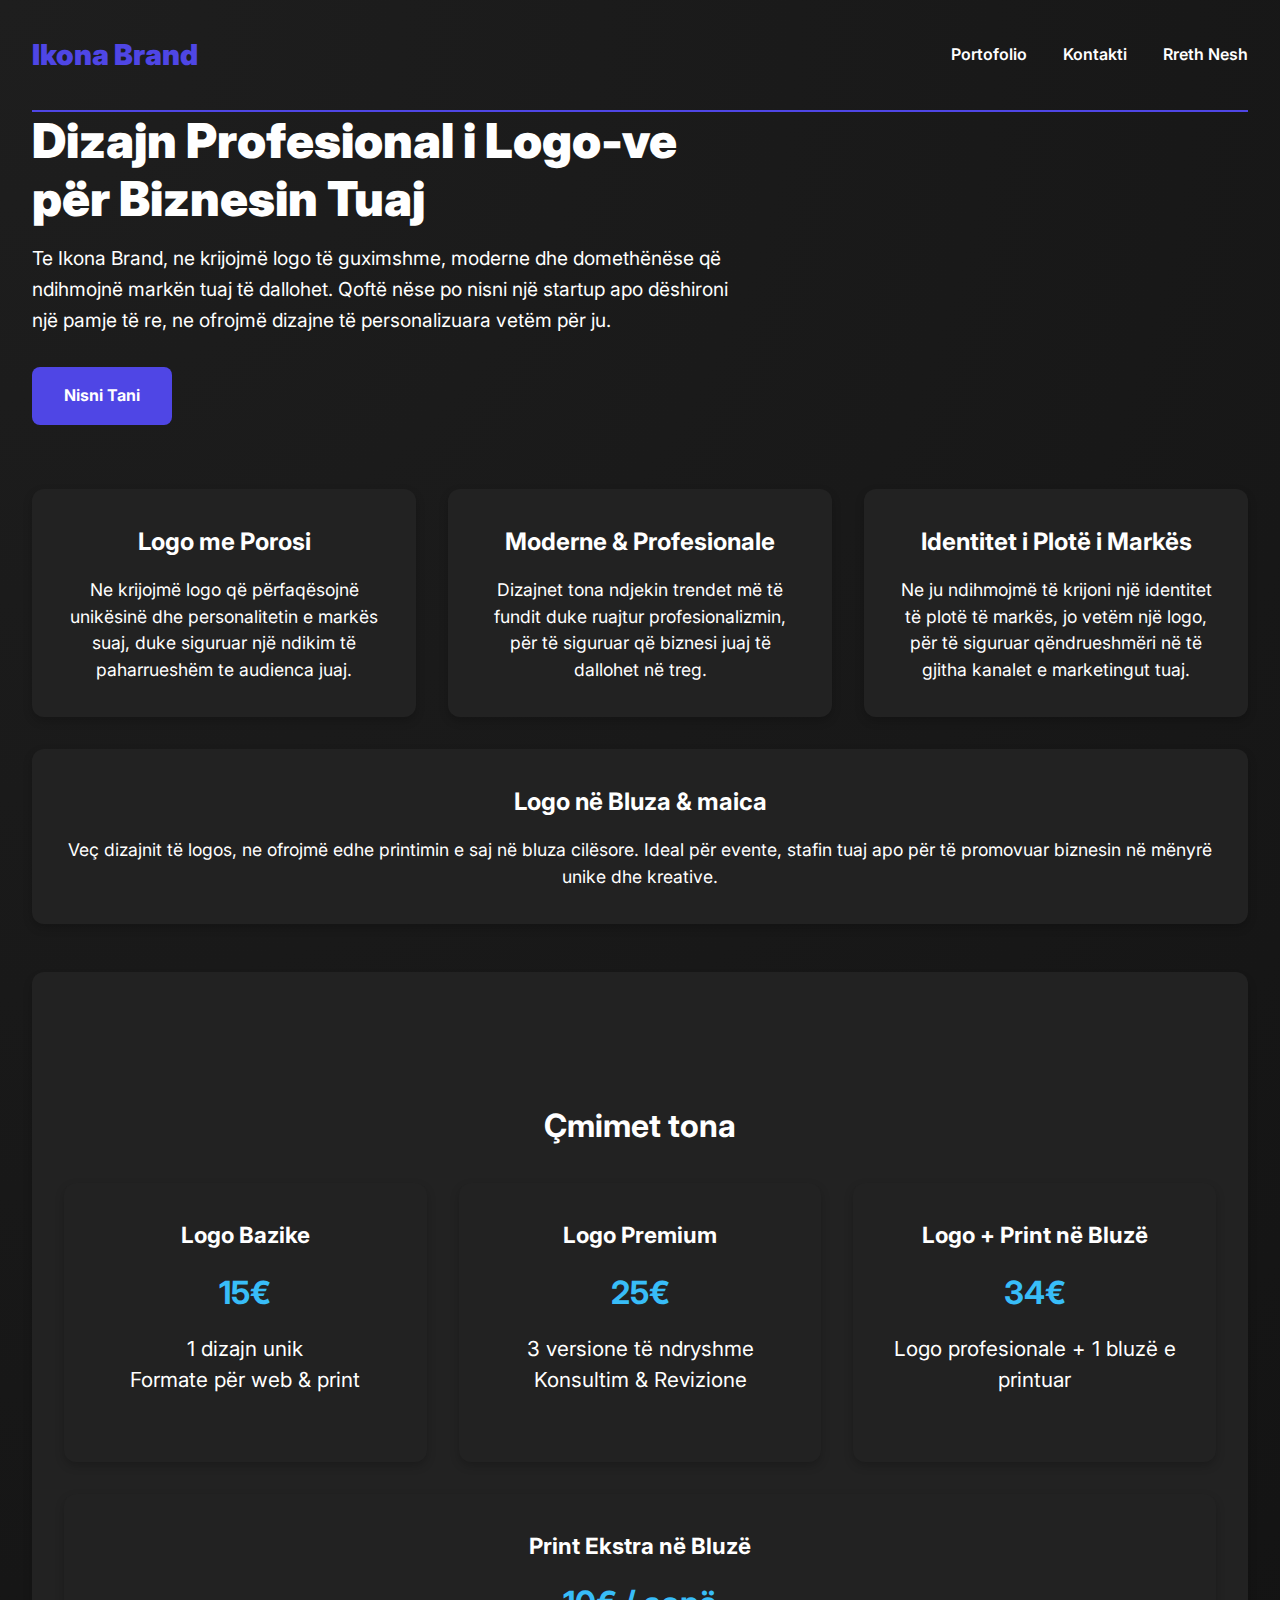
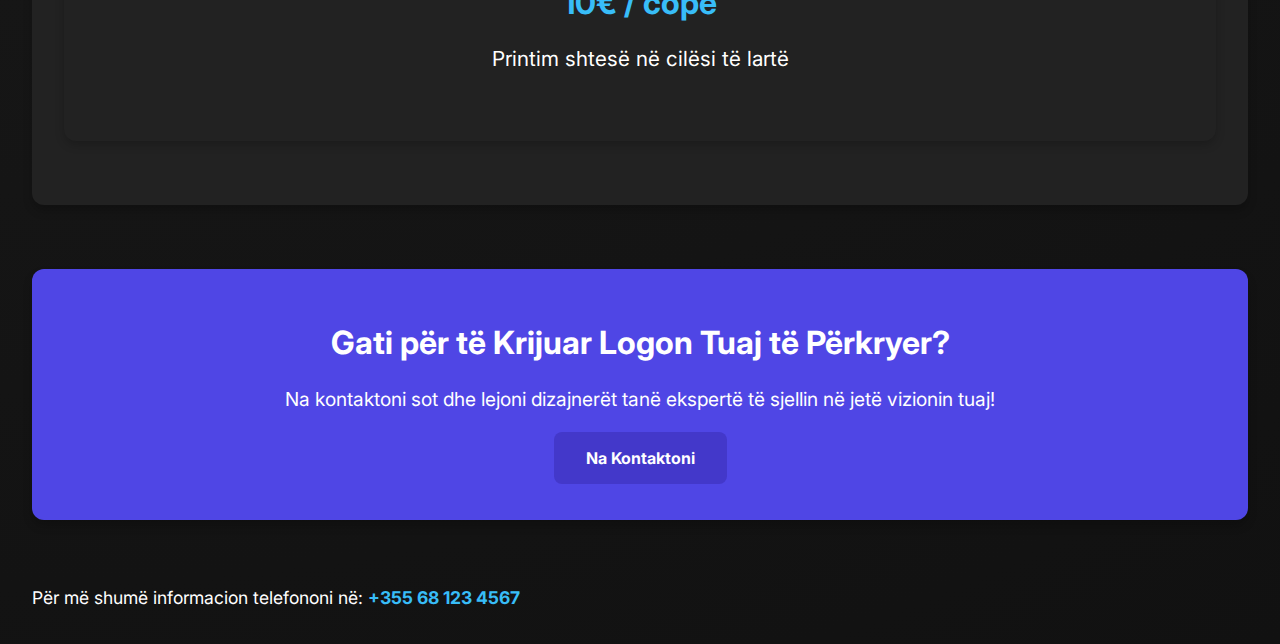
==== index.html @ 9e9fb2a6 "Add files via upload" ====
<!DOCTYPE html>
<html lang="sq">
<head>
  <meta charset="UTF-8" />
  <meta name="viewport" content="width=device-width, initial-scale=1.0" />
  <title>Dizajn Logoje me Porosi - Ikona Brand</title>
  <link href="https://fonts.googleapis.com/css2?family=Inter:wght@400;700;900&display=swap" rel="stylesheet">
  <link rel="stylesheet" href="style.css">
  <style>
    * {
      margin: 0;
      padding: 0;
      box-sizing: border-box;
      font-family: 'Inter', sans-serif;
    }
    body {
      background: radial-gradient(circle at top left, #1e1e1e, #111);
      color: white;
      min-height: 100vh;
      padding: 2rem;
    }
    header {
      display: flex;
      justify-content: space-between;
      align-items: center;
      padding-bottom: 2rem;
    }
    header h1 {
      font-size: 1.8rem;
      font-weight: 900;
    }
    nav a {
      margin-left: 2rem;
      color: white;
      text-decoration: none;
      font-weight: 600;
    }
    .hero {
      display: flex;
      flex-direction: column;
      align-items: flex-start;
      max-width: 700px;
      margin-bottom: 4rem;
    }
    .hero h2 {
      font-size: 3rem;
      font-weight: 900;
      margin-bottom: 1rem;
    }
    .hero p {
      font-size: 1.2rem;
      margin-bottom: 2rem;
      line-height: 1.6;
    }
    .hero a {
      background: #4f46e5;
      padding: 1rem 2rem;
      color: white;
      text-decoration: none;
      border-radius: 8px;
      font-weight: bold;
      transition: background 0.3s ease;
    }
    .hero a:hover {
      background: #4338ca;
    }

    .services {
      display: flex;
      justify-content: space-between;
      margin-top: 2rem;
      gap: 2rem;
      flex-wrap: wrap;
    }
    .services .service-box {
      background: #222;
      padding: 2rem;
      border-radius: 12px;
      text-align: center;
      flex: 1 1 30%;
    }
    .services .service-box h3 {
      font-size: 1.5rem;
      margin-bottom: 1rem;
    }
    .services .service-box p {
      font-size: 1.1rem;
      line-height: 1.5;
    }
    .cta {
      background: #4f46e5;
      padding: 3rem;
      border-radius: 12px;
      text-align: center;
      margin-top: 4rem;
    }
    .cta h3 {
      font-size: 2rem;
      margin-bottom: 1rem;
    }
    .cta p {
      font-size: 1.2rem;
      margin-bottom: 2rem;
    }
    .cta a {
      text-decoration: none;
      color: white;
      font-weight: bold;
      padding: 1rem 2rem;
      background: #4338ca;
      border-radius: 8px;
      transition: background 0.3s ease;
    }
    .cta a:hover {
      background: #4f46e5;
    }
    .contact-info {
      margin-top: 2rem;
      text-align: center;
      font-size: 1.1rem;
    }
    .contact-info span {
      font-weight: bold;
      color: #38bdf8;
    }
    @media (max-width: 768px) {
      .hero h2 {
        font-size: 2rem;
      }
      .services {
        flex-direction: column;
        align-items: center;
      }
      .services .service-box {
        width: 100%;
        margin-bottom: 2rem;
      }
    }
  </style>
</head>
<body>
  <header>
    <h1>Ikona Brand</h1>
    <nav>
      <a href="portfolio.html">Portofolio</a>
      <a href="contact.html">Kontakti</a>
      <a href="aboutus.html">Rreth Nesh</a>
    </nav>
  </header>

  <section class="hero">
    <h2>Dizajn Profesional i Logo-ve për Biznesin Tuaj</h2>
    <p>Te Ikona Brand, ne krijojmë logo të guximshme, moderne dhe domethënëse që ndihmojnë markën tuaj të dallohet. Qoftë nëse po nisni një startup apo dëshironi një pamje të re, ne ofrojmë dizajne të personalizuara vetëm për ju.</p>
    <a href="contact.html">Nisni Tani</a>
  </section>

  <section class="services">
    <div class="service-box">
      <h3>Logo me Porosi</h3>
      <p>Ne krijojmë logo që përfaqësojnë unikësinë dhe personalitetin e markës suaj, duke siguruar një ndikim të paharrueshëm te audienca juaj.</p>
    </div>
    <div class="service-box">
      <h3>Moderne & Profesionale</h3>
      <p>Dizajnet tona ndjekin trendet më të fundit duke ruajtur profesionalizmin, për të siguruar që biznesi juaj të dallohet në treg.</p>
    </div>
    <div class="service-box">
      <h3>Identitet i Plotë i Markës</h3>
      <p>Ne ju ndihmojmë të krijoni një identitet të plotë të markës, jo vetëm një logo, për të siguruar qëndrueshmëri në të gjitha kanalet e marketingut tuaj.</p>
    </div>
  </section>
    <!-- Existing service boxes here... -->
</section>
  
<section class="services">
  <div class="service-box">
    <h3>Logo në Bluza & maica</h3>
    <p>Veç dizajnit të logos, ne ofrojmë edhe printimin e saj në bluza cilësore. Ideal për evente, stafin tuaj apo për të promovuar biznesin në mënyrë unike dhe kreative.</p>
  </div>
</section>
<section class="pricing-section">
    <h3 style="text-align:center; font-size: 2rem; margin: 4rem 0 2rem;">Çmimet tona</h3>
    <div class="pricing-boxes" style="display: flex; gap: 2rem; flex-wrap: wrap; justify-content: center;">
      <div class="pricing-box" style="background: #222; padding: 2rem; border-radius: 12px; width: 250px;">
        <h4 style="font-size: 1.4rem; margin-bottom: 1rem;">Logo Bazike</h4>
        <p style="font-size: 2rem; font-weight: bold; color: #38bdf8; margin-bottom: 1rem;">15€</p>
        <p>1 dizajn unik<br>Formate për web & print</p>
      </div>
      <div class="pricing-box" style="background: #222; padding: 2rem; border-radius: 12px; width: 250px;">
        <h4 style="font-size: 1.4rem; margin-bottom: 1rem;">Logo Premium</h4>
        <p style="font-size: 2rem; font-weight: bold; color: #38bdf8; margin-bottom: 1rem;">25€</p>
        <p>3 versione të ndryshme<br>Konsultim & Revizione</p>
      </div>
      <div class="pricing-box" style="background: #222; padding: 2rem; border-radius: 12px; width: 250px;">
        <h4 style="font-size: 1.4rem; margin-bottom: 1rem;">Logo + Print në Bluzë</h4>
        <p style="font-size: 2rem; font-weight: bold; color: #38bdf8; margin-bottom: 1rem;">34€</p>
        <p>Logo profesionale + 1 bluzë e printuar</p>
      </div>
      <div class="pricing-box" style="background: #222; padding: 2rem; border-radius: 12px; width: 250px;">
        <h4 style="font-size: 1.4rem; margin-bottom: 1rem;">Print Ekstra në Bluzë</h4>
        <p style="font-size: 2rem; font-weight: bold; color: #38bdf8; margin-bottom: 1rem;">10€ / copë</p>
        <p>Printim shtesë në cilësi të lartë</p>
      </div>
    </div>
  </section>
  


  <section class="cta">
    <h3>Gati për të Krijuar Logon Tuaj të Përkryer?</h3>
    <p>Na kontaktoni sot dhe lejoni dizajnerët tanë ekspertë të sjellin në jetë vizionin tuaj!</p>
    <a href="contact.html">Na Kontaktoni</a>
  </section>
  <section class="services">
  

  <div class="contact-info">
    Për më shumë informacion telefononi në: <span>+355 68 123 4567</span>
  </div>
</body>
</html>
---- style.css ----
* {
    margin: 0;
    padding: 0;
    box-sizing: border-box;
    font-family: 'Inter', sans-serif;
  }
  
  body {
    background: radial-gradient(circle at top left, #1e1e1e, #111);
    color: white;
    min-height: 100vh;
    padding: 2rem;
    line-height: 1.6;
  }
  
  header {
    display: flex;
    justify-content: space-between;
    align-items: center;
    padding-bottom: 2rem;
    border-bottom: 2px solid #4f46e5;
  }
  
  header h1 {
    font-size: 2rem;
    font-weight: 900;
    color: #4f46e5;
  }
  
  nav a {
    margin-left: 2rem;
    color: white;
    text-decoration: none;
    font-weight: 600;
    transition: color 0.3s ease;
  }
  
  nav a:hover {
    color: #4f46e5;
  }
  
  .hero {
    display: flex;
    flex-direction: column;
    align-items: flex-start;
    max-width: 700px;
    margin-bottom: 4rem;
  }
  
  .hero h2 {
    font-size: 3.5rem;
    font-weight: 900;
    margin-bottom: 1rem;
    color: #fff;
    line-height: 1.2;
  }
  
  .hero p {
    font-size: 1.3rem;
    margin-bottom: 2rem;
  }
  
  .hero a {
    background: #4f46e5;
    padding: 1rem 2rem;
    color: white;
    text-decoration: none;
    border-radius: 8px;
    font-weight: bold;
    transition: background 0.3s ease, transform 0.3s ease;
  }
  
  .hero a:hover {
    background: #4338ca;
    transform: translateY(-3px);
  }
  
  .services {
    display: flex;
    justify-content: space-between;
    margin-top: 3rem;
    gap: 2rem;
    flex-wrap: wrap;
  }
  
  .services .service-box {
    background: #2c2c2c;
    padding: 2rem;
    border-radius: 12px;
    text-align: center;
    flex: 1 1 30%;
    box-shadow: 0 4px 10px rgba(0, 0, 0, 0.2);
    transition: transform 0.3s ease, box-shadow 0.3s ease, border 0.3s ease;
    border: 2px solid transparent;
  }
  
  .services .service-box:hover {
    transform: translateY(-10px);
    box-shadow: 0 8px 15px rgba(0, 0, 0, 0.3);
    border: 2px solid #4f46e5;
  }
  
  .services .service-box h3 {
    font-size: 1.7rem;
    margin-bottom: 1rem;
    color: #fff;
  }
  
  .services .service-box p {
    font-size: 1.1rem;
    line-height: 1.5;
  }
  
  .cta {
    background: #4f46e5;
    padding: 3rem;
    border-radius: 12px;
    text-align: center;
    margin-top: 4rem;
    box-shadow: 0 6px 10px rgba(0, 0, 0, 0.2);
  }
  
  .cta h3 {
    font-size: 2.5rem;
    margin-bottom: 1rem;
  }
  
  .cta p {
    font-size: 1.2rem;
    margin-bottom: 2rem;
  }
  
  .cta a {
    text-decoration: none;
    color: white;
    font-weight: bold;
    padding: 1rem 2rem;
    background: #4338ca;
    border-radius: 8px;
    transition: background 0.3s ease, transform 0.3s ease;
  }
  
  .cta a:hover {
    background: #4f46e5;
    transform: translateY(-3px);
  }
  
  .contact-info {
    margin-top: 2rem;
    text-align: center;
    font-size: 1.1rem;
    color: #fff;
  }
  
  .contact-info span {
    font-weight: bold;
    color: #38bdf8;
  }
  
  .pricing-section {
    background-color: #222;
    padding: 4rem 2rem;
    border-radius: 12px;
    margin-top: 3rem;
    text-align: center;
    box-shadow: 0 6px 10px rgba(0, 0, 0, 0.2);
  }
  
  .pricing-section h3 {
    font-size: 2.5rem;
    margin-bottom: 2rem;
    color: #fff;
  }
  
  .pricing-boxes {
    display: flex;
    justify-content: space-between;
    gap: 2rem;
    flex-wrap: wrap;
  }
  
  .pricing-box {
    background-color: #333;
    padding: 2.5rem;
    border-radius: 12px;
    flex: 1 1 30%;
    text-align: center;
    box-shadow: 0 4px 10px rgba(0, 0, 0, 0.2);
    transition: transform 0.3s ease, box-shadow 0.3s ease, border 0.3s ease;
    border: 2px solid transparent;
  }
  
  .pricing-box:hover {
    transform: translateY(-10px);
    box-shadow: 0 8px 15px rgba(0, 0, 0, 0.3);
    border: 2px solid #4f46e5;
  }
  
  .pricing-box h4 {
    font-size: 1.7rem;
    margin-bottom: 1.5rem;
    color: #fff;
  }
  
  .pricing-box p {
    font-size: 1.3rem;
    line-height: 1.5;
    margin-bottom: 2rem;
  }
  
  .pricing-box .price {
    font-size: 2rem;
    font-weight: bold;
    color: #38bdf8;
    margin-bottom: 1.5rem;
  }
  
  .pricing-box .price span {
    font-size: 1.2rem;
    font-weight: normal;
    color: #bbb;
  }
  
  @media (max-width: 768px) {
    .hero h2 {
      font-size: 2.5rem;
    }
  
    .services {
      flex-direction: column;
      align-items: center;
    }
  
    .services .service-box {
      width: 100%;
      margin-bottom: 2rem;
    }
  
    .pricing-boxes {
      flex-direction: column;
      align-items: center;
    }
  
    .pricing-box {
      width: 100%;
      margin-bottom: 2rem;
    }
  }
  .logo-box img {
    width: 100%;
    height: 200px;
    object-fit: contain;
    border-radius: 10px;
    margin-bottom: 1rem;
    background-color: #2c2c2c;
    display: block;
    padding: 10px;
  }
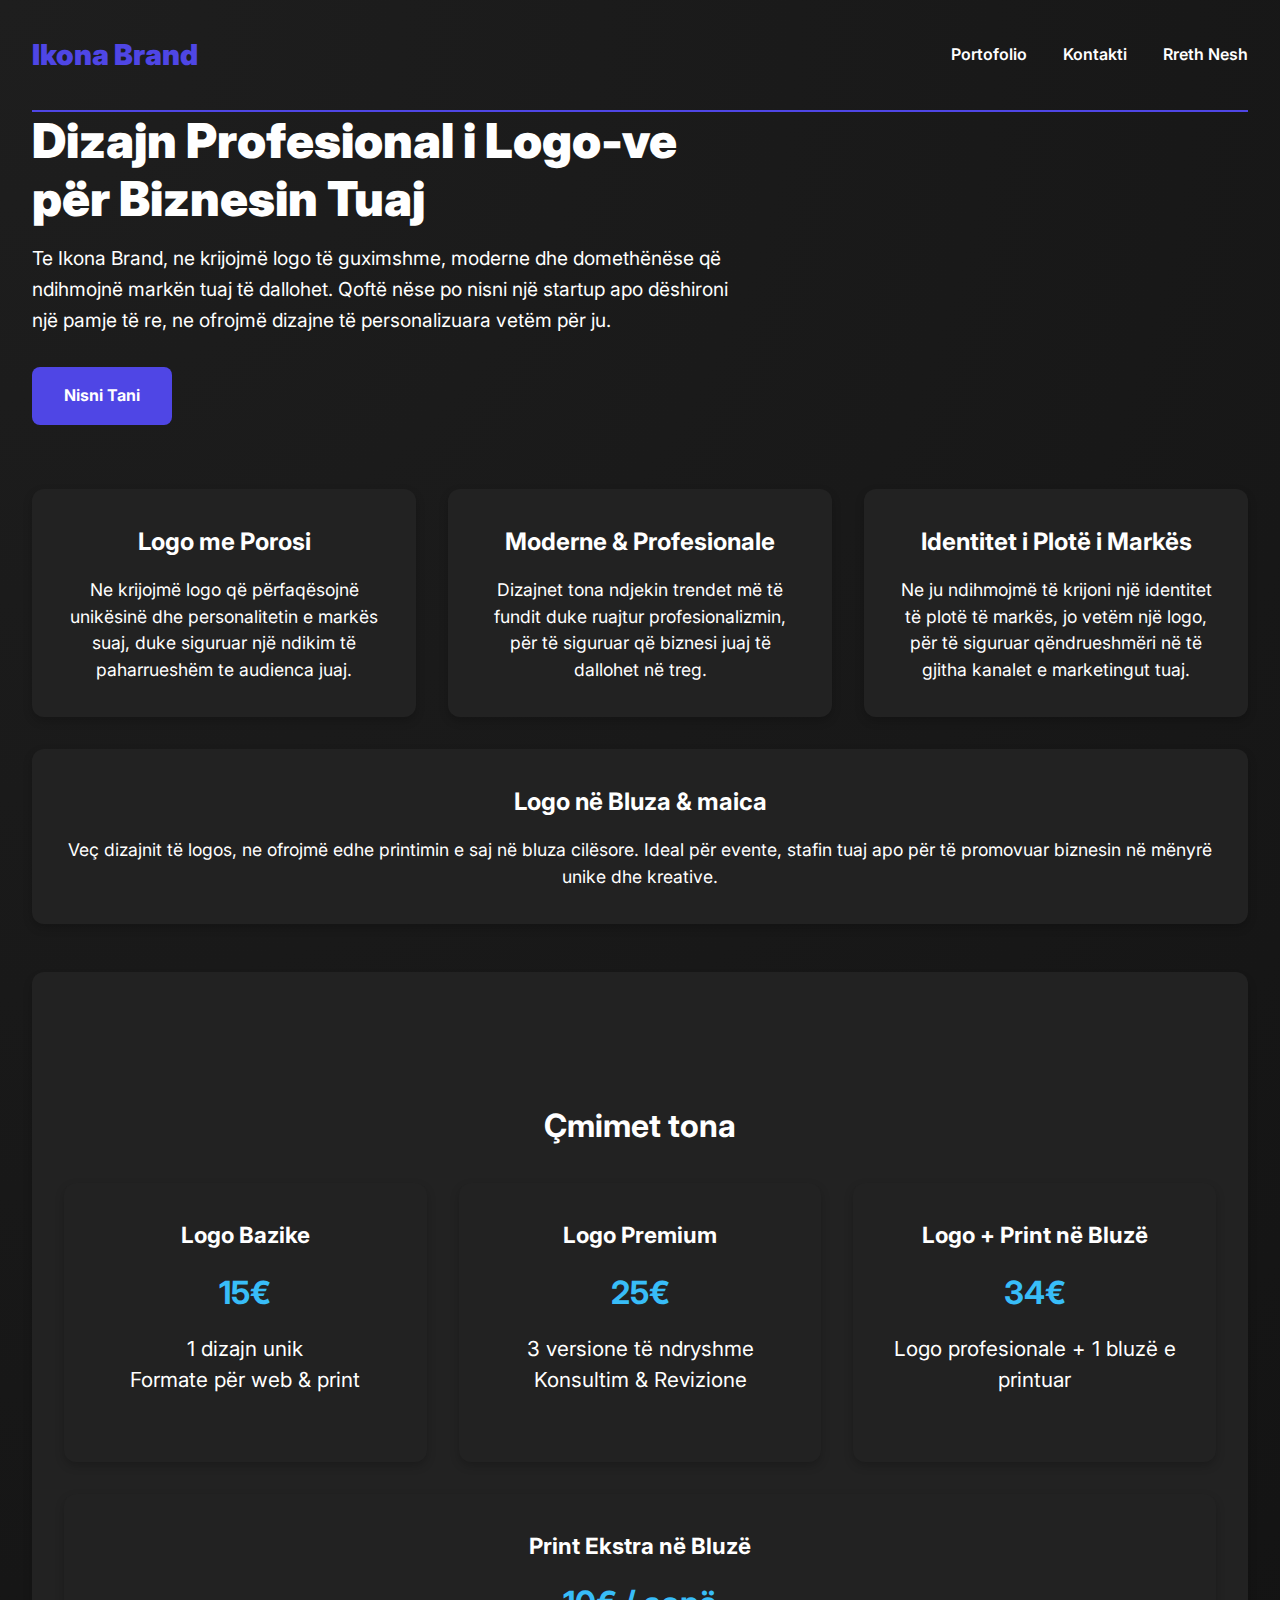
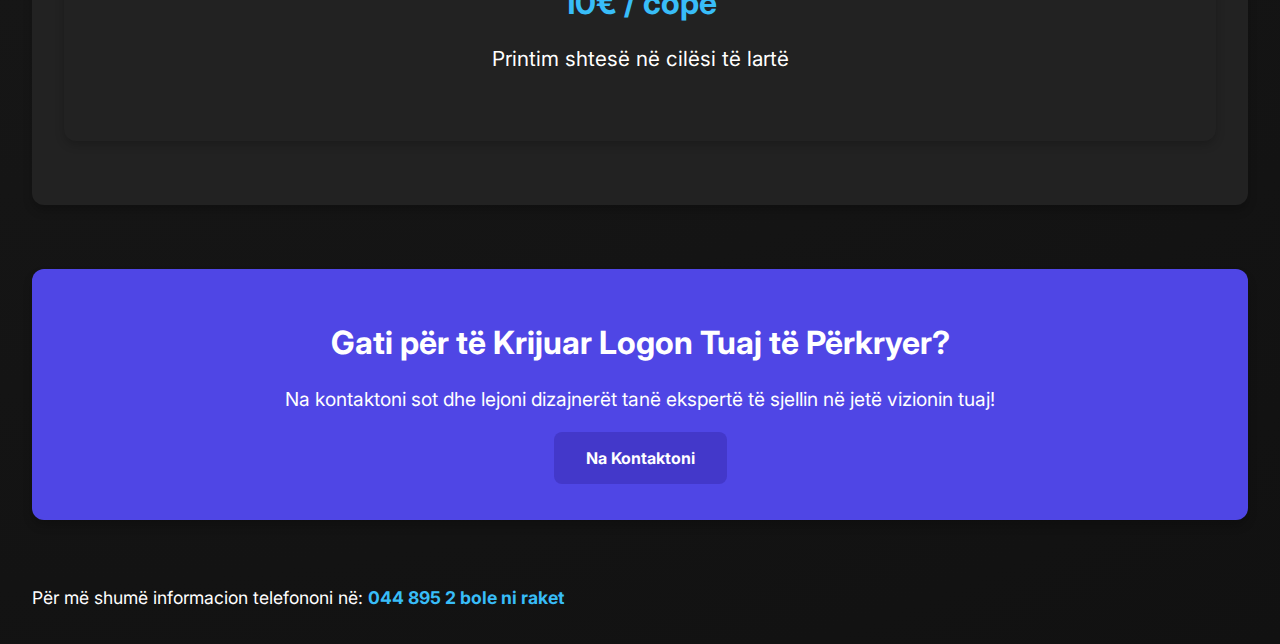
==== commit 0c07f794: "Update index.html" ====
--- a/index.html
+++ b/index.html
@@ -214,7 +214,7 @@
   
 
   <div class="contact-info">
-    Për më shumë informacion telefononi në: <span>+355 68 123 4567</span>
+    Për më shumë informacion telefononi në: <span>044 895 2 bole ni raket</span>
   </div>
 </body>
 </html>
